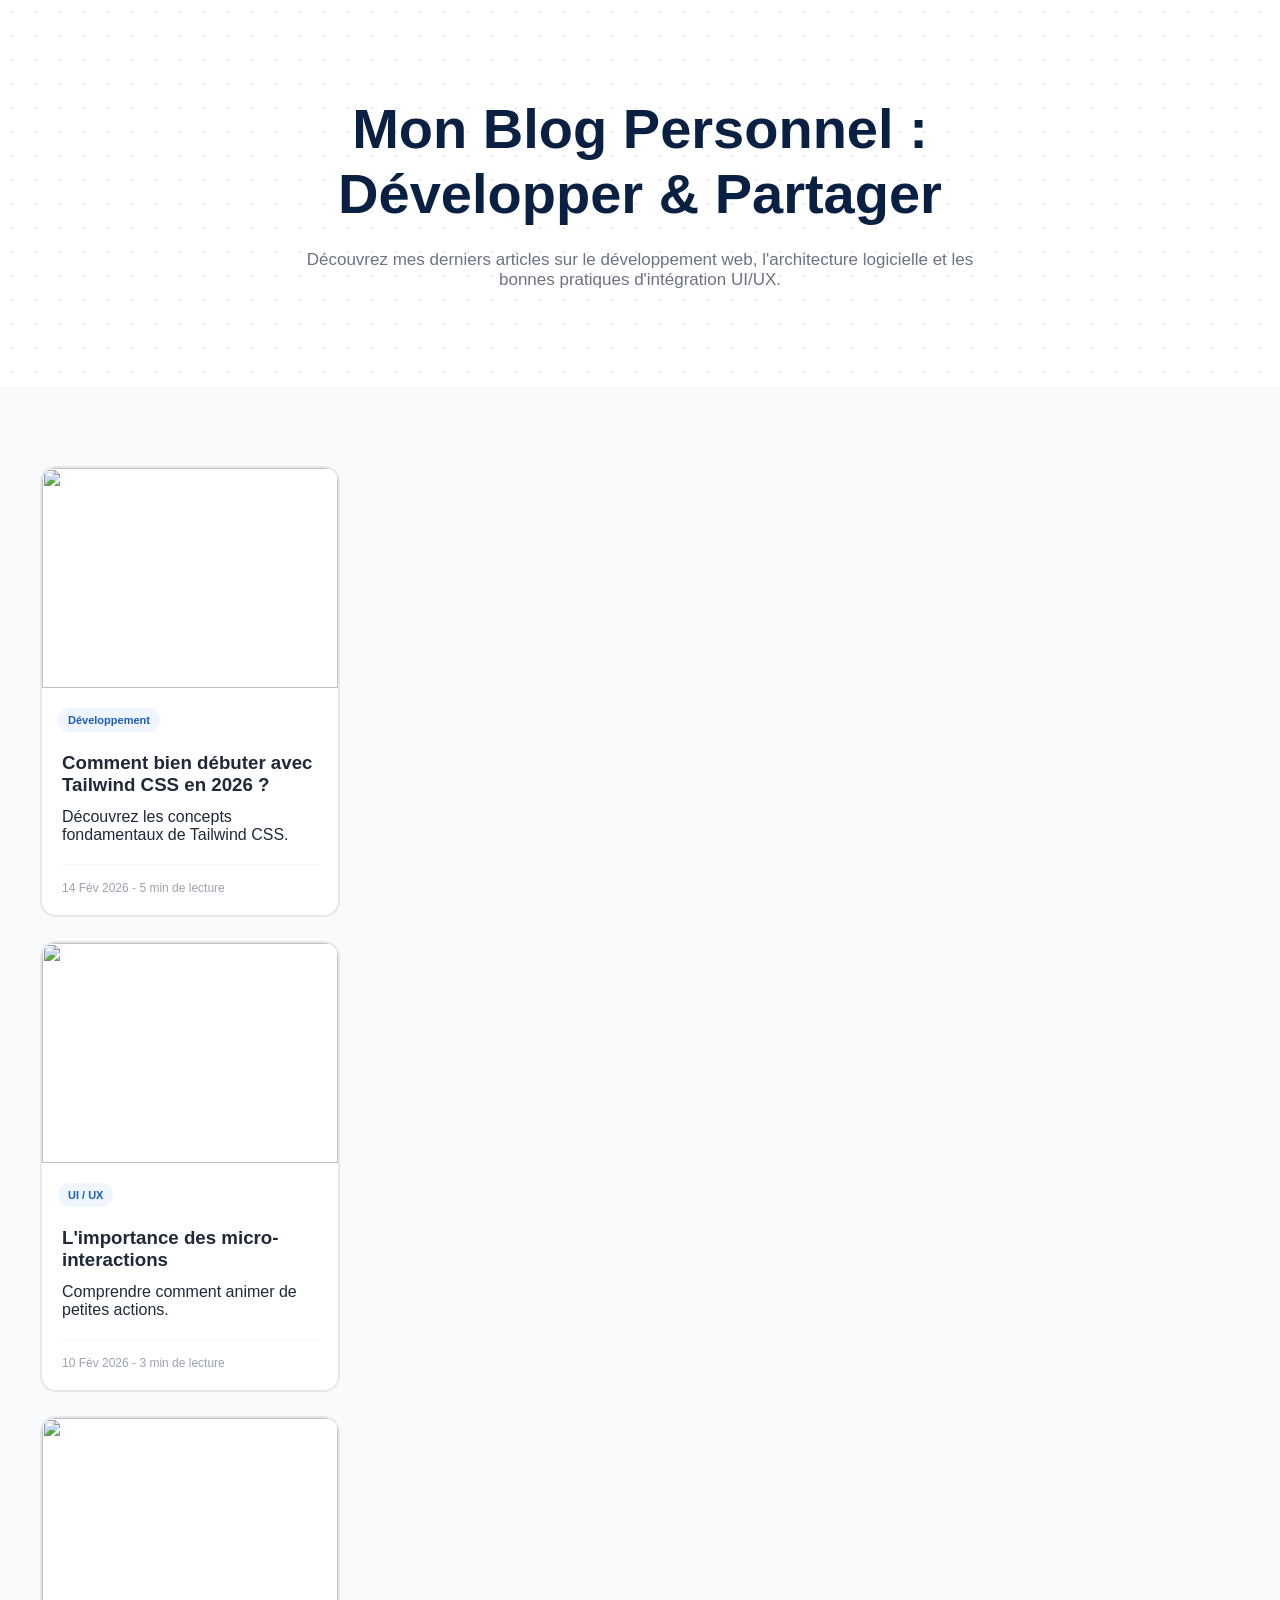
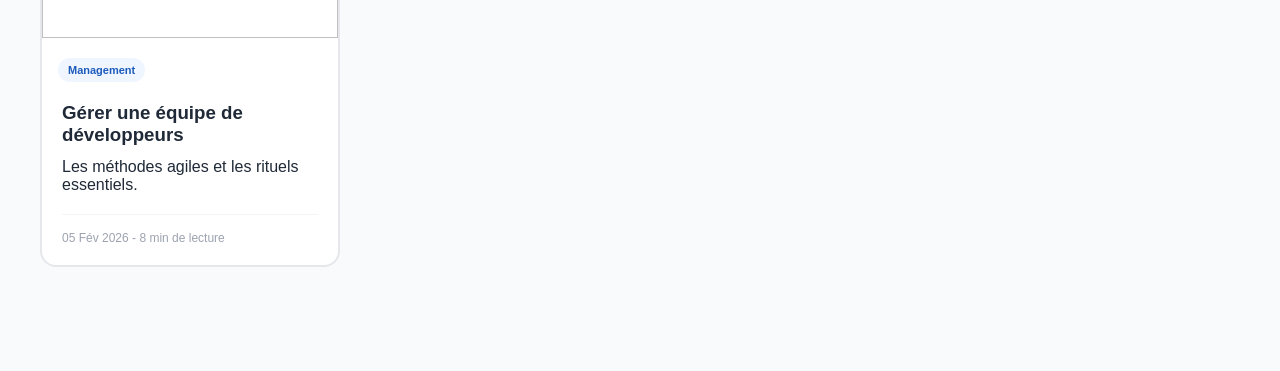
==== Session 3/Tuto/29 - Tutoriel  Choisir la direction des éléments/index.html @ 27903cbc "organise les dossier dans Tuto" ====
<!DOCTYPE html>
<html lang="fr">
<head>
    <meta charset="UTF-8">
    <title>Mon Blog</title>
    <link rel="stylesheet" href="css/global.css">
    <link rel="stylesheet" href="css/components.css">
</head>
<body>
    <section class="banniere-accueil">
        <h1>Mon Blog Personnel :<br><span>Développer &amp; Partager</span></h1>
        
        <p>Découvrez mes derniers articles sur le développement web, l'architecture logicielle et les bonnes pratiques d'intégration UI/UX.</p>
    </section>
    <section class="section-articles">
            <div class="conteneur-articles">
                
                <div class="carte-article">
                    <img src="https://picsum.photos/400/300" alt="">

                    <span class="etiquette-categorie bleu">Développement</span>
                    <div class="carte-contenu">
                        <h3>Comment bien débuter avec Tailwind CSS en 2026 ?</h3>
                        <p>Découvrez les concepts fondamentaux de Tailwind CSS.</p>

                        <div class="carte-meta">
                            <span>14 Fév 2026</span>
                            <span>- 5 min de lecture</span>
                        </div>
                    </div>
                    
                </div>
                <div class="carte-article">
                    <img src="https://picsum.photos/400/300" alt="">

                    <span class="etiquette-categorie">UI / UX</span>
                    <div class="carte-contenu">
                        <h3>L'importance des micro-interactions</h3>
                        <p>Comprendre comment animer de petites actions.</p>

                        <div class="carte-meta">
                            <span>10 Fév 2026</span>
                            <span>- 3 min de lecture</span>
                        </div>

                    </div>
                </div>
                <div class="carte-article">
                    <img src="https://picsum.photos/400/300" alt="">

                    <span class="etiquette-categorie">Management</span>
                    <div class="carte-contenu">
                        <h3>Gérer une équipe de développeurs</h3>
                        <p>Les méthodes agiles et les rituels essentiels.</p>

                        <div class="carte-meta">
                            <span>05 Fév 2026</span>
                            <span>- 8 min de lecture</span>
                        </div>

                    </div>
                </div>

            </div>
    </section>
</body>
</html>
---- Session 3/Tuto/29 - Tutoriel  Choisir la direction des éléments/css/global.css ----
*{
    box-sizing: border-box;
}
body {
    margin: 0;
    background: #f9fafb;
    font-family: Arial, sans-serif;
    color: #1f2937;
}
.section-articles {
    padding: 80px 24px;
}
.banniere-accueil {
    padding: 96px 24px;
    text-align: center;
    background: #ffffff;
    background-image: radial-gradient(#e5e7eb 1px, transparent 1px);
    background-size: 24px 24px;
}
.banniere-accueil h1 {
    max-width: 850px;
    margin: 0 auto; 
    font-size: 56px;
    color: #0a2042;
}
.banniere-accueil p {
    max-width: 680px;
    margin: 24px auto 0; 
    font-size: 17px;
    color: #6b7280;
}
---- Session 3/Tuto/29 - Tutoriel  Choisir la direction des éléments/css/components.css ----
.carte-article {
    width: 300px;
    background: white;
    border: 2px solid #e5e7eb;
    margin-bottom: 24px;

    border-radius: 16px;
    overflow: hidden;


}
.carte-article img{
     width: 100%;
    height: 220px;
    object-fit: cover;
}
.carte-contenu {
     padding: 20px;
}
.carte-contenu h3 {
    margin: 0; 
}

.carte-contenu p {
    margin: 12px 0;
}
.conteneur-articles {
    max-width: 1200px;
    margin: 0 auto; 
}
.etiquette-categorie {
    display: inline-block;
    margin: 16px 16px 0;
    padding: 6px 10px;
    font-size: 11px;
    font-weight: 700;
    border-radius: 99px;
    background: #f0f6ff;
    color: #1c5bba;
}

.carte-meta {
    margin-top: 20px;
    padding-top: 16px;
    font-size: 12px;
    color: #9ca3af;
    border-top: 1px solid #f3f4f6;
}
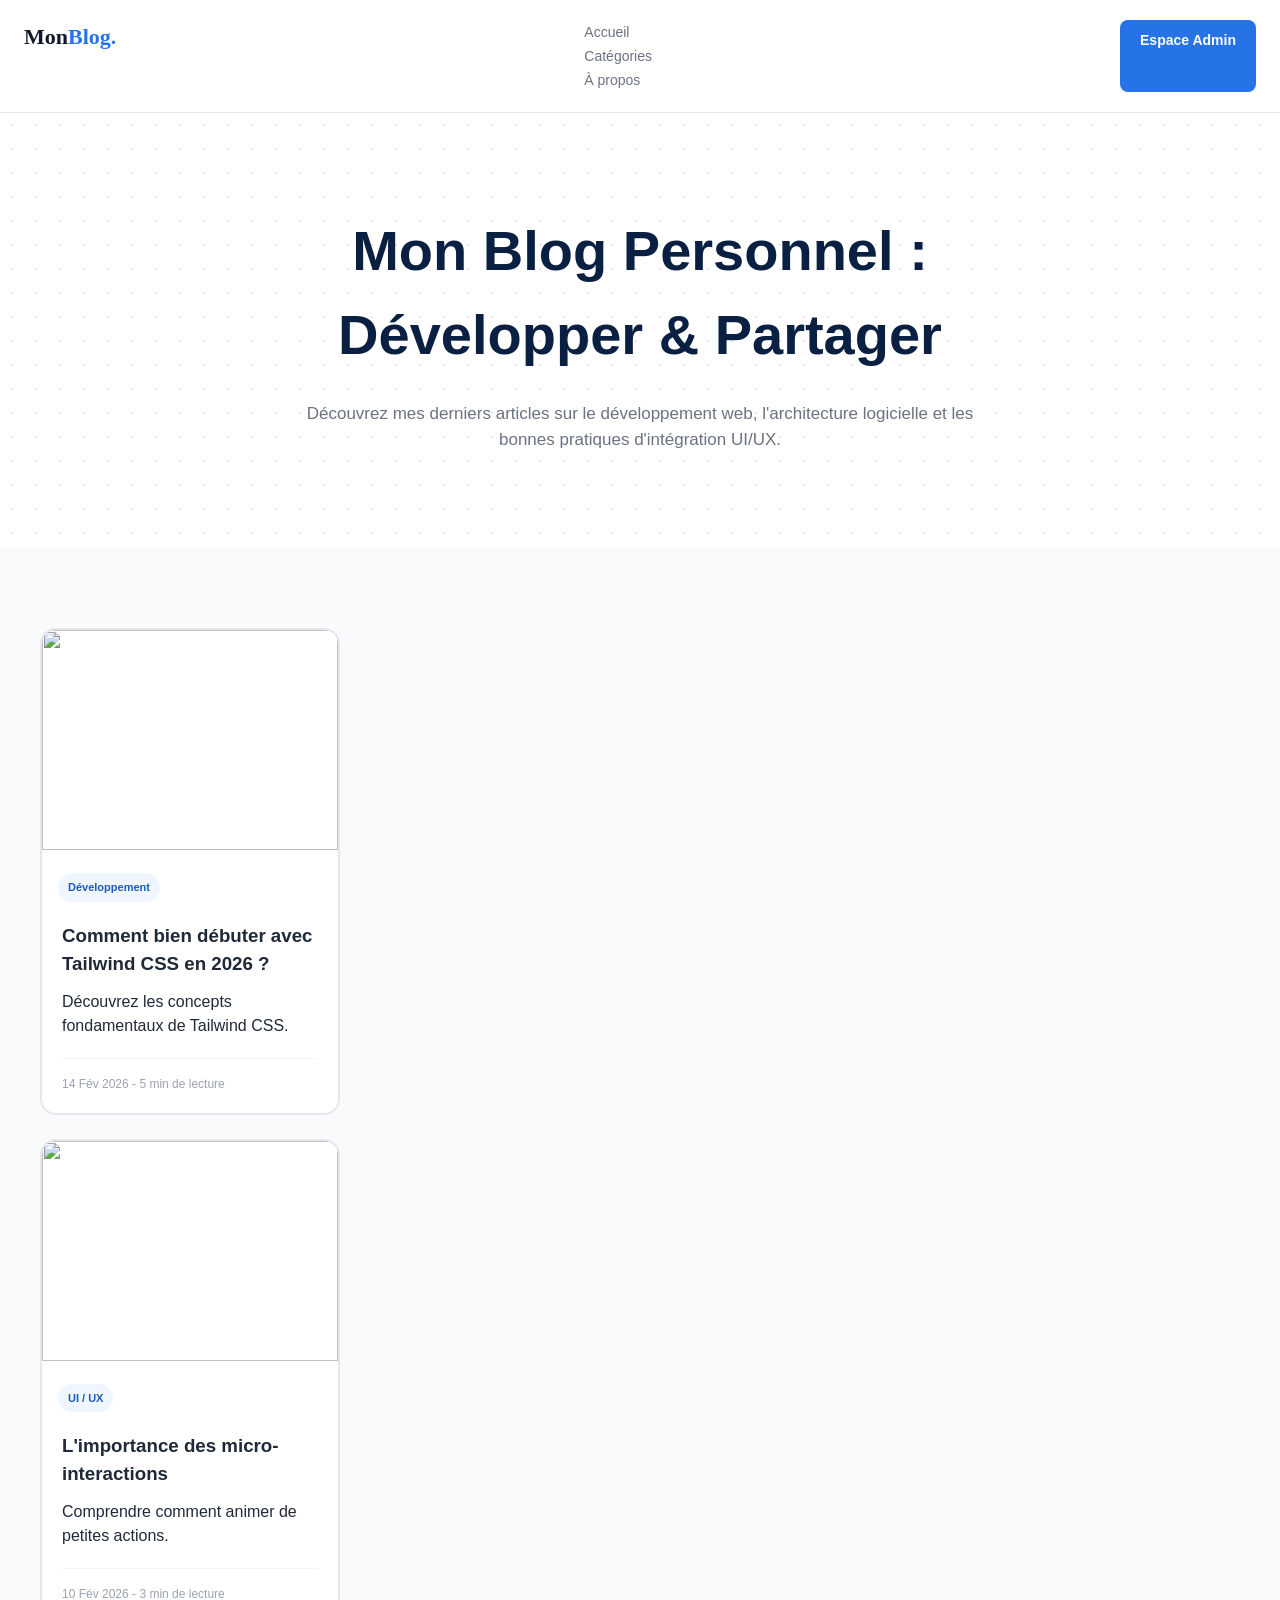
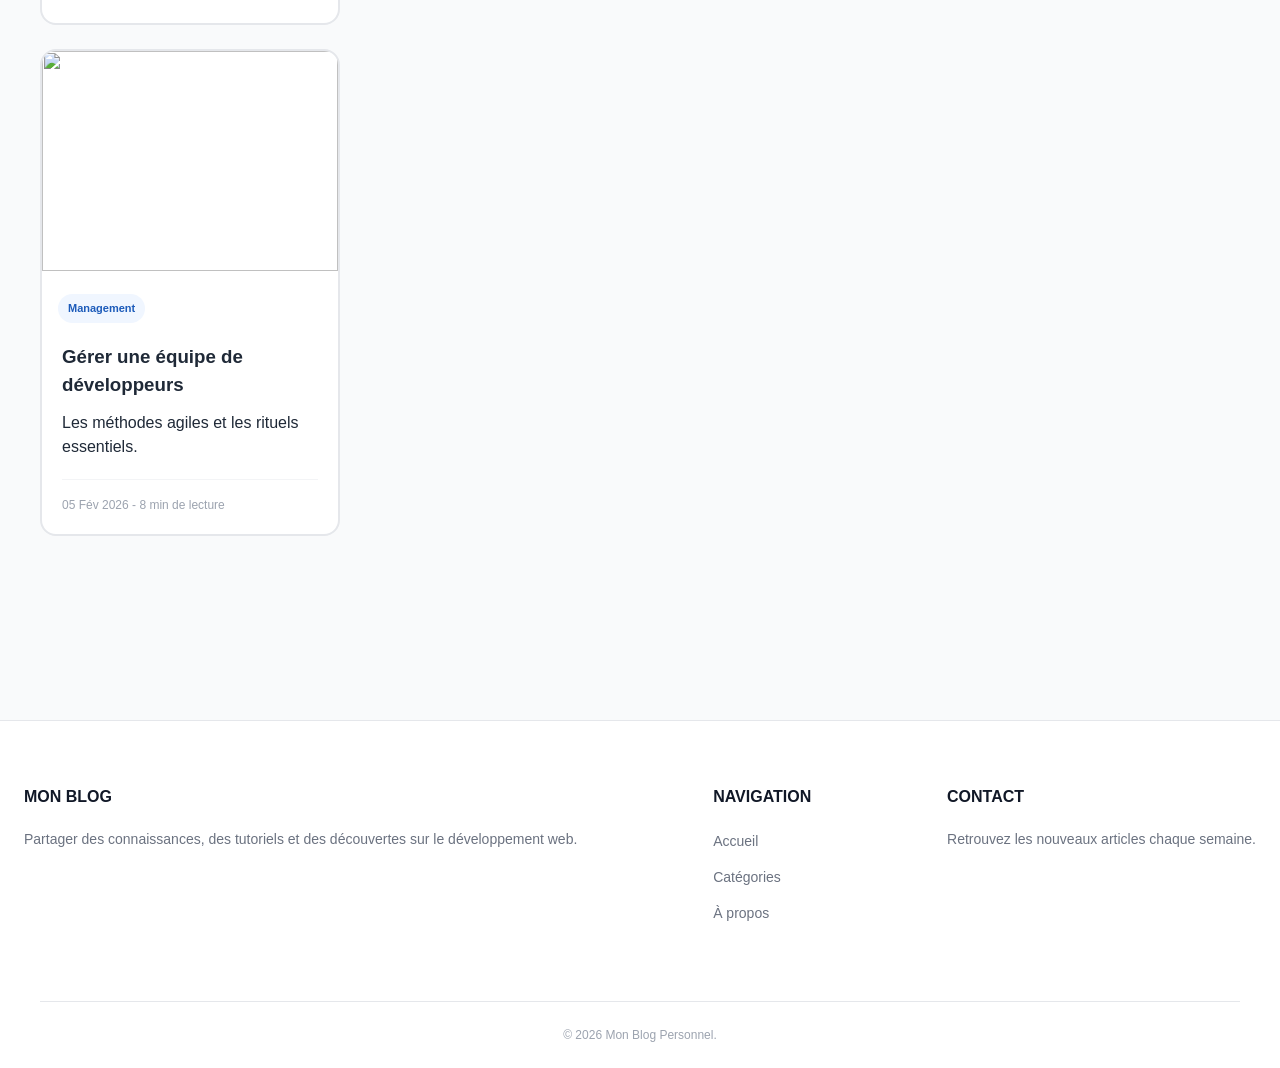
==== commit 98cb3354: "29 - Tutoriel : Choisir la direction des éléments" ====
--- a/Session 3/Tuto/29 - Tutoriel  Choisir la direction des éléments/index.html
+++ b/Session 3/Tuto/29 - Tutoriel  Choisir la direction des éléments/index.html
@@ -5,8 +5,22 @@
     <title>Mon Blog</title>
     <link rel="stylesheet" href="css/global.css">
     <link rel="stylesheet" href="css/components.css">
+    <link rel="stylesheet" href="css/layout.css">
 </head>
 <body>
+    <header class="en-tete-site">
+        <nav class="barre-navigation">
+            <a href="index.html" class="logo">
+                <span class="logo-sombre">Mon</span><span class="logo-couleur">Blog.</span>
+            </a>
+            <ul class="liens-navigation">
+                <li><a href="#">Accueil</a></li>
+                <li><a href="#">Catégories</a></li>
+                <li><a href="#">À propos</a></li>
+            </ul>
+            <a href="#" class="bouton-principal">Espace Admin</a>
+        </nav>
+    </header>
     <section class="banniere-accueil">
         <h1>Mon Blog Personnel :<br><span>Développer &amp; Partager</span></h1>
         
@@ -63,5 +77,28 @@
 
             </div>
     </section>
+        <footer class="pied-de-page">
+            <div class="conteneur-pied-de-page">
+                <div class="colonne-pied-de-page">
+                    <h2>Mon Blog</h2>
+                    <p>Partager des connaissances, des tutoriels et des découvertes sur le développement web.</p>
+                </div>
+                <div class="colonne-pied-de-page">
+                    <h2>Navigation</h2>
+                    <ul>
+                        <li><a href="#">Accueil</a></li>
+                        <li><a href="#">Catégories</a></li>
+                        <li><a href="#">À propos</a></li>
+                    </ul>
+                </div>
+                <div class="colonne-pied-de-page">
+                    <h2>Contact</h2>
+                    <p>Retrouvez les nouveaux articles chaque semaine.</p>
+                </div>
+            </div>
+            <div class="bas-pied-de-page">
+                <p>&copy; 2026 Mon Blog Personnel.</p>
+            </div>
+        </footer>
 </body>
 </html>
--- a/Session 3/Tuto/29 - Tutoriel  Choisir la direction des éléments/css/global.css
+++ b/Session 3/Tuto/29 - Tutoriel  Choisir la direction des éléments/css/global.css
@@ -6,7 +6,19 @@
     background: #f9fafb;
     font-family: Arial, sans-serif;
     color: #1f2937;
+    line-height: 1.5;
 }
+
+a {
+    color: inherit;
+    text-decoration: none;
+}
+ul {
+    list-style: none;
+    padding: 0;
+    margin: 0;
+}
+
 .section-articles {
     padding: 80px 24px;
 }
--- a/Session 3/Tuto/29 - Tutoriel  Choisir la direction des éléments/css/components.css
+++ b/Session 3/Tuto/29 - Tutoriel  Choisir la direction des éléments/css/components.css
@@ -45,4 +45,14 @@
     font-size: 12px;
     color: #9ca3af;
     border-top: 1px solid #f3f4f6;
+}
+.bouton-principal {
+    display: inline-block;
+    padding: 10px 20px;
+    color: white;
+    background: #2673e8;
+    border-radius: 8px;
+    font-size: 14px;
+    font-weight: 600;
+    text-align: center;
 }
--- a/Session 3/Tuto/29 - Tutoriel  Choisir la direction des éléments/css/layout.css
+++ b/Session 3/Tuto/29 - Tutoriel  Choisir la direction des éléments/css/layout.css
@@ -0,0 +1,64 @@
+.en-tete-site {
+    padding: 20px 24px;
+    background: white;
+    border-bottom: 1px solid #e5e7eb;
+}
+.logo {
+    font-family: Georgia, serif;
+    font-size: 22px;
+    font-weight: 900;
+}
+.logo-sombre {
+    color: #111827;
+}
+.logo-couleur {
+    color: #2673e8;
+}
+.liens-navigation a {
+    color: #6b7280;
+    font-size: 14px;
+    font-weight: 500;
+}
+.barre-navigation{
+    display: flex;
+    justify-content: space-between;
+}
+.conteneur-pied-de-page{
+    display: flex;
+    flex-direction: row;
+    justify-content: space-between;
+}
+
+.pied-de-page {
+    margin-top: 80px;
+    padding: 64px 24px 24px;
+    background: white;
+    border-top: 1px solid #e5e7eb;
+}
+
+.colonne-pied-de-page h2 {
+    margin: 0 0 20px;
+    color: #111827;
+    font-size: 16px;
+    text-transform: uppercase;
+}
+
+.colonne-pied-de-page p, .colonne-pied-de-page a {
+    color: #6b7280;
+    font-size: 14px;
+}
+.colonne-pied-de-page li {
+    margin-bottom: 12px;
+}
+.bas-pied-de-page {
+    max-width: 1200px;
+    margin: 64px auto 0;
+    padding-top: 24px;
+    text-align: center;
+    border-top: 1px solid #e5e7eb;
+}
+.bas-pied-de-page p {
+    margin: 0;
+    color: #9ca3af;
+    font-size: 12px;
+}
